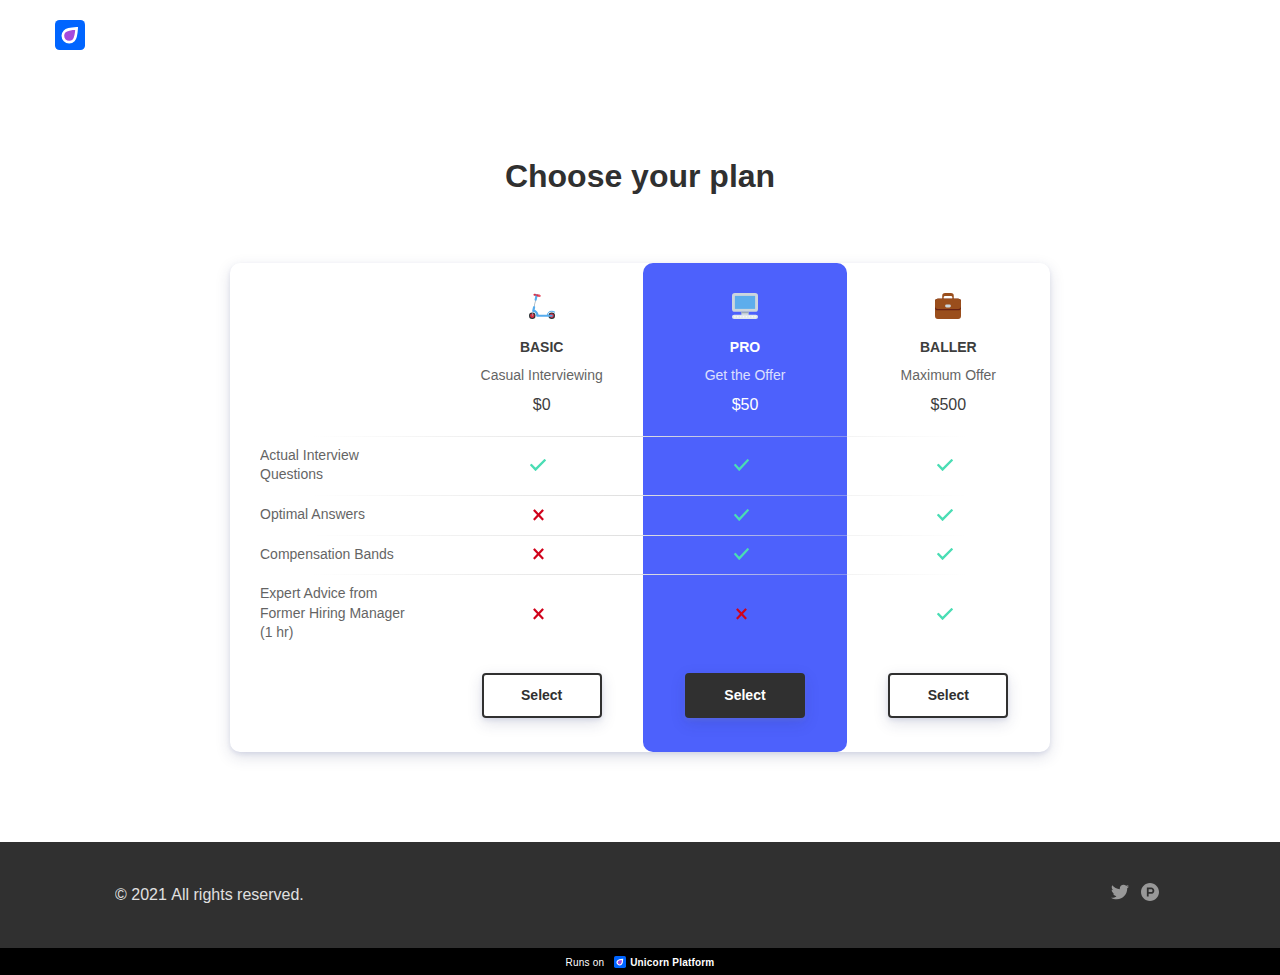
==== plans.html @ 5c0fc06d "initial pages" ====
<!DOCTYPE html>
<!-- saved from url=(0060)https://quantquest.unicornplatform.page/plans/?nocache=49779 -->
<html class="style-blue-1  custom_fonts comps live_website"><head><meta http-equiv="Content-Type" content="text/html; charset=UTF-8">
	<!-- This page is running on Unicorn Platform. -->
	
	<meta name="viewport" content="width=device-width, initial-scale=1">
	<link rel="stylesheet" href="./Plans_files/main.1e3ad5f42523.css"><script src="./Plans_files/main.4c99c0fbc106.js" defer=""></script>
	
		<link href="./Plans_files/css" rel="stylesheet">
	
	
		<link rel="icon" type="image/png" href="https://ucarecdn.com/8a62037b-020b-424d-86ef-ba535f42d15a/favicon_icon0.png" sizes="16x16">
	
	<meta property="og:type" content="website">
    
        <title>Plans</title>
        <meta property="og:title" content="Plans">
        <meta name="twitter:title" content="Plans">
    
    
	
        <meta property="og:url" content="https://quantquest.unicornplatform.page/plans/?nocache=49779">
        <meta name="twitter:url" content="https://quantquest.unicornplatform.page/plans/?nocache=49779">
        <link href="https://quantquest.unicornplatform.page/plans/?nocache=49779" rel="canonical">
	
	
    
</head>

<body class="font-lato comps body--desktop" id="113207-238240">

    
	
	

	<nav class="js-nav nav-02 nav-02--static">
		<div class="container container--large">
			<div class="nav-02__box">
				<div class="nav-02__logo"><a class="nav-02__link" href="https://quantquest.unicornplatform.page/" target="_self">
					
						<img loading="lazy" class="nav-02__logo_img" src="./Plans_files/unicorn-platform-logo.svg" height="30" alt="Logo">
					
					
				</a></div>
				<div class="nav-02__links js-menu">
					<div class="nav-02__list_wrapper  ">
						<ul class="nav-02__list nav-02__list--desktop">
                        
                        
                            


    

                        
							<li class="nav-02__item">
								
	
<div class="buttons-set"><ul class="buttons-set__list"></ul></div>

							</li>
						</ul>
						<ul class="nav-02__list nav-02__list--mobile">
                            
                            
                                


    

                            
							<li class="nav-02__item">
								
	
<div class="buttons-set"><ul class="buttons-set__list"></ul></div>

							</li>
						</ul>
					</div>
					
						
							
						
					
				</div>
			</div>
		</div>
	</nav>



	<div class="page-component__bg_image_box bg-white-color  first_component   " id="pricing-05-678731">
		<div class="page-component__bg_overlay_box ">
			
		</div>
		<div style="position: relative;z-index: 10;">
			
			
	
	
	
	
	
    
    
	<div class="pricing-05">
		


	
	
	<div class="container container--small">
		<div class="title-box title-box--center">
			
				
					<h1 class="heading ">Choose your plan</h1>
				
			
			
		</div>
	</div>

		<div class="container">
			
		</div>
		<div class="pricing-05__box">
			<div class="pricing-05__cards_container  pricing-05__cards_container--3">
				<table class="pricing-05__table">
					<thead>
					<tr>
						
							<td></td>
						
						
							
                                
                                    <td class="pricing-05__card_box ">
                                        <div class="pricing-05__card">
                                            <div class="pricing-05__card_img_box">
                                                
                                                    

	
	
		<img loading="lazy" src="./Plans_files/1f6f4.svg" class="pricing-05__card_img">
	

                                                
                                            </div>
                                            
                                                <h3 class="pricing-05__card_title">basic</h3>
                                            
                                            
                                                <div class="pricing-05__card_info">Casual Interviewing</div>
                                            
                                            <div class="pricing-05__price_box">
                                                <div class="pricing-05__price_item js-tab-content  state-active-tab " data-index="monthly-price-1" data-group="my-pricing-pricing-05-678731">
                                                    <div class="pricing-05__price_symbol">$</div><div class="pricing-05__price">0</div><div class="pricing-05__period"></div>
                                                </div>
                                                <div class="pricing-05__price_item js-tab-content " data-index="yearly-price-1" data-group="my-pricing-pricing-05-678731">
                                                    <div class="pricing-05__price_symbol">$</div><div class="pricing-05__price"></div><div class="pricing-05__period">/year</div>
                                                </div>
                                            </div>
                                        </div>
                                    </td>
                                
							
						
							
                                
                                    <td class="pricing-05__card_box  pricing-05__card_box--accent bg-main text-white ">
                                        <div class="pricing-05__card">
                                            <div class="pricing-05__card_img_box">
                                                
                                                    

	
	
		<img loading="lazy" src="./Plans_files/1f5a5.svg" class="pricing-05__card_img">
	

                                                
                                            </div>
                                            
                                                <h3 class="pricing-05__card_title">Pro</h3>
                                            
                                            
                                                <div class="pricing-05__card_info">Get the Offer</div>
                                            
                                            <div class="pricing-05__price_box">
                                                <div class="pricing-05__price_item js-tab-content  state-active-tab " data-index="monthly-price-1" data-group="my-pricing-pricing-05-678731">
                                                    <div class="pricing-05__price_symbol">$</div><div class="pricing-05__price">50</div><div class="pricing-05__period"></div>
                                                </div>
                                                <div class="pricing-05__price_item js-tab-content " data-index="yearly-price-1" data-group="my-pricing-pricing-05-678731">
                                                    <div class="pricing-05__price_symbol">$</div><div class="pricing-05__price"></div><div class="pricing-05__period">/year</div>
                                                </div>
                                            </div>
                                        </div>
                                    </td>
                                
							
						
							
                                
                                    <td class="pricing-05__card_box ">
                                        <div class="pricing-05__card">
                                            <div class="pricing-05__card_img_box">
                                                
                                                    

	
	
		<img loading="lazy" src="./Plans_files/1f4bc.svg" class="pricing-05__card_img">
	

                                                
                                            </div>
                                            
                                                <h3 class="pricing-05__card_title">Baller</h3>
                                            
                                            
                                                <div class="pricing-05__card_info">Maximum Offer</div>
                                            
                                            <div class="pricing-05__price_box">
                                                <div class="pricing-05__price_item js-tab-content  state-active-tab " data-index="monthly-price-1" data-group="my-pricing-pricing-05-678731">
                                                    <div class="pricing-05__price_symbol">$</div><div class="pricing-05__price">500</div><div class="pricing-05__period"></div>
                                                </div>
                                                <div class="pricing-05__price_item js-tab-content " data-index="yearly-price-1" data-group="my-pricing-pricing-05-678731">
                                                    <div class="pricing-05__price_symbol">$</div><div class="pricing-05__price"></div><div class="pricing-05__period">/year</div>
                                                </div>
                                            </div>
                                        </div>
                                    </td>
                                
							
						
					</tr>
					</thead>
					<tbody>
					
						<tr class="pricing-05__row">
							
								<td class="pricing-05__header">
									<div class="pricing-05__header_text js-hover-to-show-sibling">
										Actual Interview Questions
										
									</div>
									
								</td>
							
							
								
									
										<td class="pricing-05__info ">
											<div class="pricing-05__info__box   pricing-05__info__box--center ">
												
													<img loading="lazy" src="./Plans_files/checked--acid.svg" alt="✓" class="pricing-05__item_icon">
												
												<span class="pricing-05__item_text">
                                                    
                                                </span>
                                            </div>
										</td>
									
								
							
								
									
										<td class="pricing-05__info  pricing-05__info--accent bg-main text-white ">
											<div class="pricing-05__info__box   pricing-05__info__box--center ">
												
													<img loading="lazy" src="./Plans_files/checked--acid.svg" alt="✓" class="pricing-05__item_icon">
												
												<span class="pricing-05__item_text">
                                                    
                                                </span>
                                            </div>
										</td>
									
								
							
								
									
										<td class="pricing-05__info ">
											<div class="pricing-05__info__box   pricing-05__info__box--center ">
												
													<img loading="lazy" src="./Plans_files/checked--acid.svg" alt="✓" class="pricing-05__item_icon">
												
												<span class="pricing-05__item_text">
                                                    
                                                </span>
                                            </div>
										</td>
									
								
							
						</tr>
					
						<tr class="pricing-05__row">
							
								<td class="pricing-05__header">
									<div class="pricing-05__header_text js-hover-to-show-sibling">
										Optimal Answers
										
									</div>
									
								</td>
							
							
								
									
										<td class="pricing-05__info ">
											<div class="pricing-05__info__box   pricing-05__info__box--center ">
												
													<img loading="lazy" src="./Plans_files/cross--red.svg" alt="✗" class="pricing-05__item_icon">
												
												<span class="pricing-05__item_text">
                                                    
                                                </span>
                                            </div>
										</td>
									
								
							
								
									
										<td class="pricing-05__info  pricing-05__info--accent bg-main text-white ">
											<div class="pricing-05__info__box   pricing-05__info__box--center ">
												
													<img loading="lazy" src="./Plans_files/checked--acid.svg" alt="✓" class="pricing-05__item_icon">
												
												<span class="pricing-05__item_text">
                                                    
                                                </span>
                                            </div>
										</td>
									
								
							
								
									
										<td class="pricing-05__info ">
											<div class="pricing-05__info__box   pricing-05__info__box--center ">
												
													<img loading="lazy" src="./Plans_files/checked--acid.svg" alt="✓" class="pricing-05__item_icon">
												
												<span class="pricing-05__item_text">
                                                    
                                                </span>
                                            </div>
										</td>
									
								
							
						</tr>
					
						<tr class="pricing-05__row">
							
								<td class="pricing-05__header">
									<div class="pricing-05__header_text js-hover-to-show-sibling">
										Compensation Bands
										
									</div>
									
								</td>
							
							
								
									
										<td class="pricing-05__info ">
											<div class="pricing-05__info__box   pricing-05__info__box--center ">
												
													<img loading="lazy" src="./Plans_files/cross--red.svg" alt="✗" class="pricing-05__item_icon">
												
												<span class="pricing-05__item_text">
                                                    
                                                </span>
                                            </div>
										</td>
									
								
							
								
									
										<td class="pricing-05__info  pricing-05__info--accent bg-main text-white ">
											<div class="pricing-05__info__box   pricing-05__info__box--center ">
												
													<img loading="lazy" src="./Plans_files/checked--acid.svg" alt="✓" class="pricing-05__item_icon">
												
												<span class="pricing-05__item_text">
                                                    
                                                </span>
                                            </div>
										</td>
									
								
							
								
									
										<td class="pricing-05__info ">
											<div class="pricing-05__info__box   pricing-05__info__box--center ">
												
													<img loading="lazy" src="./Plans_files/checked--acid.svg" alt="✓" class="pricing-05__item_icon">
												
												<span class="pricing-05__item_text">
                                                    
                                                </span>
                                            </div>
										</td>
									
								
							
						</tr>
					
						<tr class="pricing-05__row">
							
								<td class="pricing-05__header">
									<div class="pricing-05__header_text js-hover-to-show-sibling">
										Expert Advice from Former Hiring Manager (1 hr)
										
									</div>
									
								</td>
							
							
								
									
										<td class="pricing-05__info ">
											<div class="pricing-05__info__box   pricing-05__info__box--center ">
												
													<img loading="lazy" src="./Plans_files/cross--red.svg" alt="✗" class="pricing-05__item_icon">
												
												<span class="pricing-05__item_text">
                                                    
                                                </span>
                                            </div>
										</td>
									
								
							
								
									
										<td class="pricing-05__info  pricing-05__info--accent bg-main text-white ">
											<div class="pricing-05__info__box   pricing-05__info__box--center ">
												
													<img loading="lazy" src="./Plans_files/cross--red.svg" alt="✗" class="pricing-05__item_icon">
												
												<span class="pricing-05__item_text">
                                                    
                                                </span>
                                            </div>
										</td>
									
								
							
								
									
										<td class="pricing-05__info ">
											<div class="pricing-05__info__box   pricing-05__info__box--center ">
												
													<img loading="lazy" src="./Plans_files/checked--acid.svg" alt="✓" class="pricing-05__item_icon">
												
												<span class="pricing-05__item_text">
                                                    
                                                </span>
                                            </div>
										</td>
									
								
							
						</tr>
					
					<tr>
						
							<td></td>
						
						
							
								<td class="pricing-05__card_button_box ">
									<div class="pricing-05__card_button">
										
                                            
                                                




	
		

			<a data-stripe-product-id="" data-stripe-mode="payment" data-successful-payment-url="" data-cancel-payment-url="" class="button button--black-outline" href="https://quantquest.unicornplatform.page/sign-up" target="_self"><span class="button__text">Select</span></a>
		
	

                                            
										
									</div>
								</td>
							
						
							
								<td class="pricing-05__card_button_box  bg-main ">
									<div class="pricing-05__card_button">
										
                                            
                                                




	
		

			<a data-stripe-product-id="" data-stripe-mode="payment" data-successful-payment-url="" data-cancel-payment-url="" class="button button--black-bg" href="https://quantquest.unicornplatform.page/sign-up" target="_self"><span class="button__text">Select</span></a>
		
	

                                            
										
									</div>
								</td>
							
						
							
								<td class="pricing-05__card_button_box ">
									<div class="pricing-05__card_button">
										
                                            
                                                




	
		

			<a data-stripe-product-id="" data-stripe-mode="payment" data-successful-payment-url="" data-cancel-payment-url="" class="button button--black-outline" href="https://quantquest.unicornplatform.page/sign-up" target="_self"><span class="button__text">Select</span></a>
		
	

                                            
										
									</div>
								</td>
							
						
					</tr>
					</tbody>
				</table>
			</div>
		</div>
		<div class="container">
			<div class="bottom_cta">
				
	


			</div>
		</div>
	</div>

		</div>
	</div>


	


    
	
	
        <div class="bg-black-color  text-white ">
            <footer class="footer-02">
                <div class="container">
                    <div class="footer-02__wrapper">
                        <div class="footer-02__text content_box">© 2021&nbsp;All rights reserved.
                        </div>
                        <div class="social-buttons  "><ul class="social-buttons__list"><li class="social-buttons__item"><a class="social-buttons__link" href="https://twitter.com/unicornplatform" target="_blank"><img loading="lazy" class="social-buttons__icon" alt="twitter icon" src="./Plans_files/twitter.svg"></a></li><li class="social-buttons__item"><a class="social-buttons__link" href="https://www.producthunt.com/posts/unicorn-platform-v3-0/" target="_blank"><img loading="lazy" class="social-buttons__icon" alt="producthunt icon" src="./Plans_files/product-hunt.svg"></a></li></ul></div>
                    </div>
                </div>
            </footer>
        </div>
	



	<div class="via-unicorn-platform">
    <!-- Thanks for being part of the Unicorn Platform community!-->
    <!-- Our small team will truly appreciate if you keep this tiny link on your website. It will dramatically help us spearing the magic across the world.-->
    <a class="via-unicorn-platform__link" href="https://unicornplatform.com/" target="_blank" title="This page was made in Unicorn Platform">Runs on
        <img loading="lazy" class="via-unicorn-platform__logo" src="./Plans_files/unicorn-platform-logo.svg" height="12" alt="Unicorn Platform logo"><b>Unicorn Platform</b></a>
</div>

<div class="pswp" tabindex="-1" role="dialog" aria-hidden="true">
	<div class="pswp__bg"></div>
	<div class="pswp__scroll-wrap">
		<div class="pswp__container">
			<div class="pswp__item"></div>
			<div class="pswp__item"></div>
			<div class="pswp__item"></div>
		</div>
		<div class="pswp__ui pswp__ui--hidden">
			<div class="pswp__top-bar">
				<div class="pswp__counter"></div>
				<button class="pswp__button pswp__button--close" title="Close (Esc)"></button>
				<button class="pswp__button pswp__button--share" title="Share"></button>
				<button class="pswp__button pswp__button--fs" title="Toggle fullscreen"></button>
				<button class="pswp__button pswp__button--zoom" title="Zoom in/out"></button>
				<div class="pswp__preloader">
					<div class="pswp__preloader__icn">
						<div class="pswp__preloader__cut">
							<div class="pswp__preloader__donut"></div>
						</div>
					</div>
				</div>
			</div>
			<div class="pswp__share-modal pswp__share-modal--hidden pswp__single-tap">
				<div class="pswp__share-tooltip"></div>
			</div>
			<button class="pswp__button pswp__button--arrow--left" title="Previous (arrow left)"></button>
			<button class="pswp__button pswp__button--arrow--right" title="Next (arrow right)"></button>
			<div class="pswp__caption">
				<div class="pswp__caption__center"></div>
			</div>
		</div>
	</div>
</div>


<style>
	.page-component__bg_image_box .page-component__bg_image_box .page-component__bg_overlay_box {
        position: relative;
	}
	body .page-component__bg_overlay_box {
		position: absolute;
	}
    .footer-02__text.content_box a{
    	color: inherit !important;
    }
    .footer-04__info{
	    font-size: 14px;
    }
</style>


</body></html>
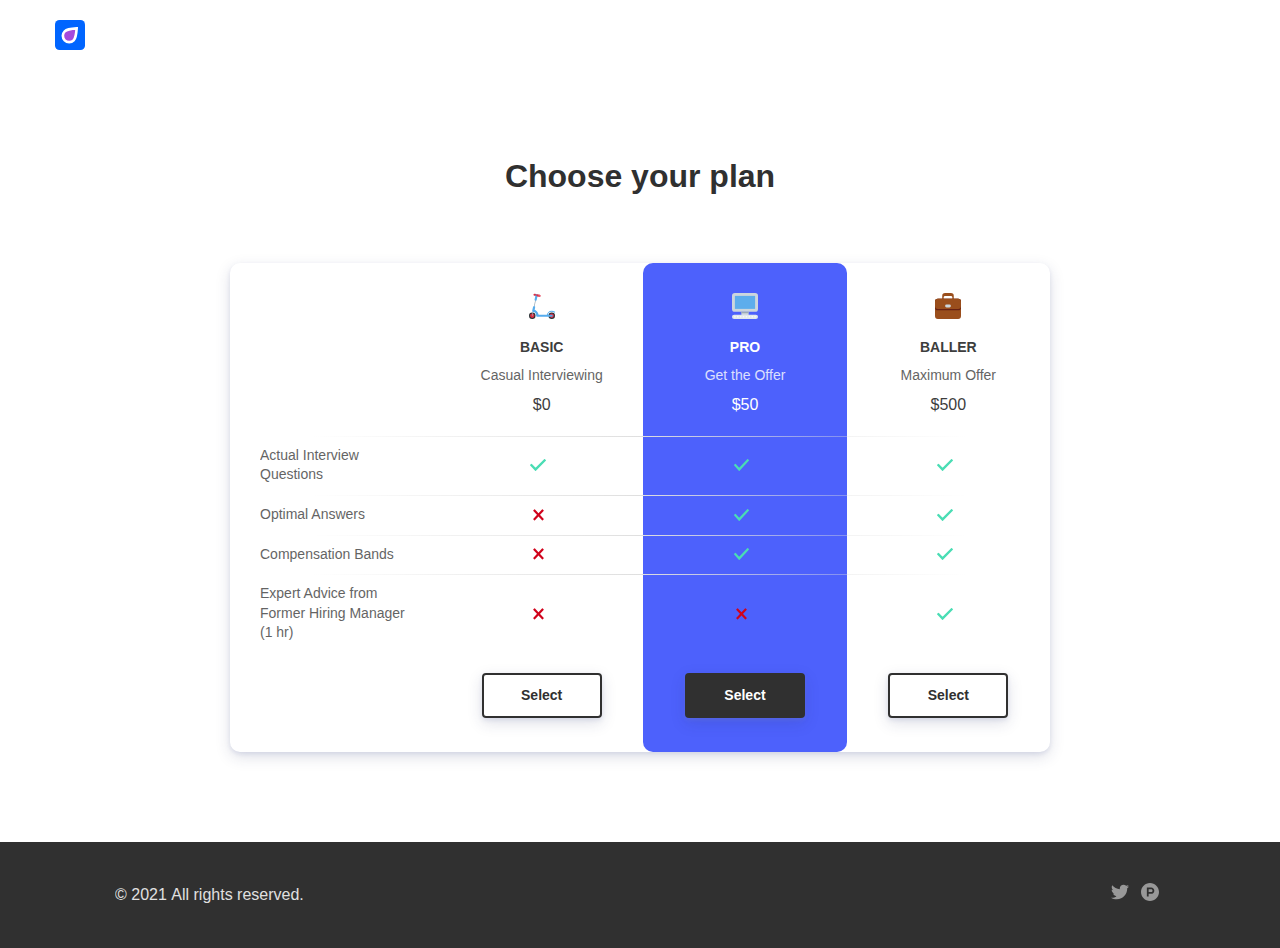
==== commit 497f23f9: "reformat pages" ====
--- a/plans.html
+++ b/plans.html
@@ -9,7 +9,7 @@
 		<link href="./Plans_files/css" rel="stylesheet">
 	
 	
-		<link rel="icon" type="image/png" href="https://ucarecdn.com/8a62037b-020b-424d-86ef-ba535f42d15a/favicon_icon0.png" sizes="16x16">
+		<link rel="icon" type="image/png" href="./Home Page _ Quant Quest_files/favicon_icon0.png" sizes="16x16">
 	
 	<meta property="og:type" content="website">
     
@@ -19,9 +19,9 @@
     
     
 	
-        <meta property="og:url" content="https://quantquest.unicornplatform.page/plans/?nocache=49779">
-        <meta name="twitter:url" content="https://quantquest.unicornplatform.page/plans/?nocache=49779">
-        <link href="https://quantquest.unicornplatform.page/plans/?nocache=49779" rel="canonical">
+        <meta property="og:url" content="https://quant-quest.github.io/plans/">
+        <meta name="twitter:url" content="https://quant-quest.github.io/plans/">
+        <link href="https://quant-quest.github.io/plans/" rel="canonical">
 	
 	
     
@@ -36,7 +36,7 @@
 	<nav class="js-nav nav-02 nav-02--static">
 		<div class="container container--large">
 			<div class="nav-02__box">
-				<div class="nav-02__logo"><a class="nav-02__link" href="https://quantquest.unicornplatform.page/" target="_self">
+				<div class="nav-02__logo"><a class="nav-02__link" href="https://quant-quest.github.io/" target="_self">
 					
 						<img loading="lazy" class="nav-02__logo_img" src="./Plans_files/unicorn-platform-logo.svg" height="30" alt="Logo">
 					
@@ -488,7 +488,7 @@
 	
 		
 
-			<a data-stripe-product-id="" data-stripe-mode="payment" data-successful-payment-url="" data-cancel-payment-url="" class="button button--black-outline" href="https://quantquest.unicornplatform.page/sign-up" target="_self"><span class="button__text">Select</span></a>
+			<a data-stripe-product-id="" data-stripe-mode="payment" data-successful-payment-url="" data-cancel-payment-url="" class="button button--black-outline" href="./sign_up.html" target="_self"><span class="button__text">Select</span></a>
 		
 	
 
@@ -511,7 +511,7 @@
 	
 		
 
-			<a data-stripe-product-id="" data-stripe-mode="payment" data-successful-payment-url="" data-cancel-payment-url="" class="button button--black-bg" href="https://quantquest.unicornplatform.page/sign-up" target="_self"><span class="button__text">Select</span></a>
+			<a data-stripe-product-id="" data-stripe-mode="payment" data-successful-payment-url="" data-cancel-payment-url="" class="button button--black-bg" href="./sign_up.html" target="_self"><span class="button__text">Select</span></a>
 		
 	
 
@@ -534,7 +534,7 @@
 	
 		
 
-			<a data-stripe-product-id="" data-stripe-mode="payment" data-successful-payment-url="" data-cancel-payment-url="" class="button button--black-outline" href="https://quantquest.unicornplatform.page/sign-up" target="_self"><span class="button__text">Select</span></a>
+			<a data-stripe-product-id="" data-stripe-mode="payment" data-successful-payment-url="" data-cancel-payment-url="" class="button button--black-outline" href="./sign_up.html" target="_self"><span class="button__text">Select</span></a>
 		
 	
 
@@ -584,12 +584,6 @@
 
 
 
-	<div class="via-unicorn-platform">
-    <!-- Thanks for being part of the Unicorn Platform community!-->
-    <!-- Our small team will truly appreciate if you keep this tiny link on your website. It will dramatically help us spearing the magic across the world.-->
-    <a class="via-unicorn-platform__link" href="https://unicornplatform.com/" target="_blank" title="This page was made in Unicorn Platform">Runs on
-        <img loading="lazy" class="via-unicorn-platform__logo" src="./Plans_files/unicorn-platform-logo.svg" height="12" alt="Unicorn Platform logo"><b>Unicorn Platform</b></a>
-</div>
 
 <div class="pswp" tabindex="-1" role="dialog" aria-hidden="true">
 	<div class="pswp__bg"></div>
